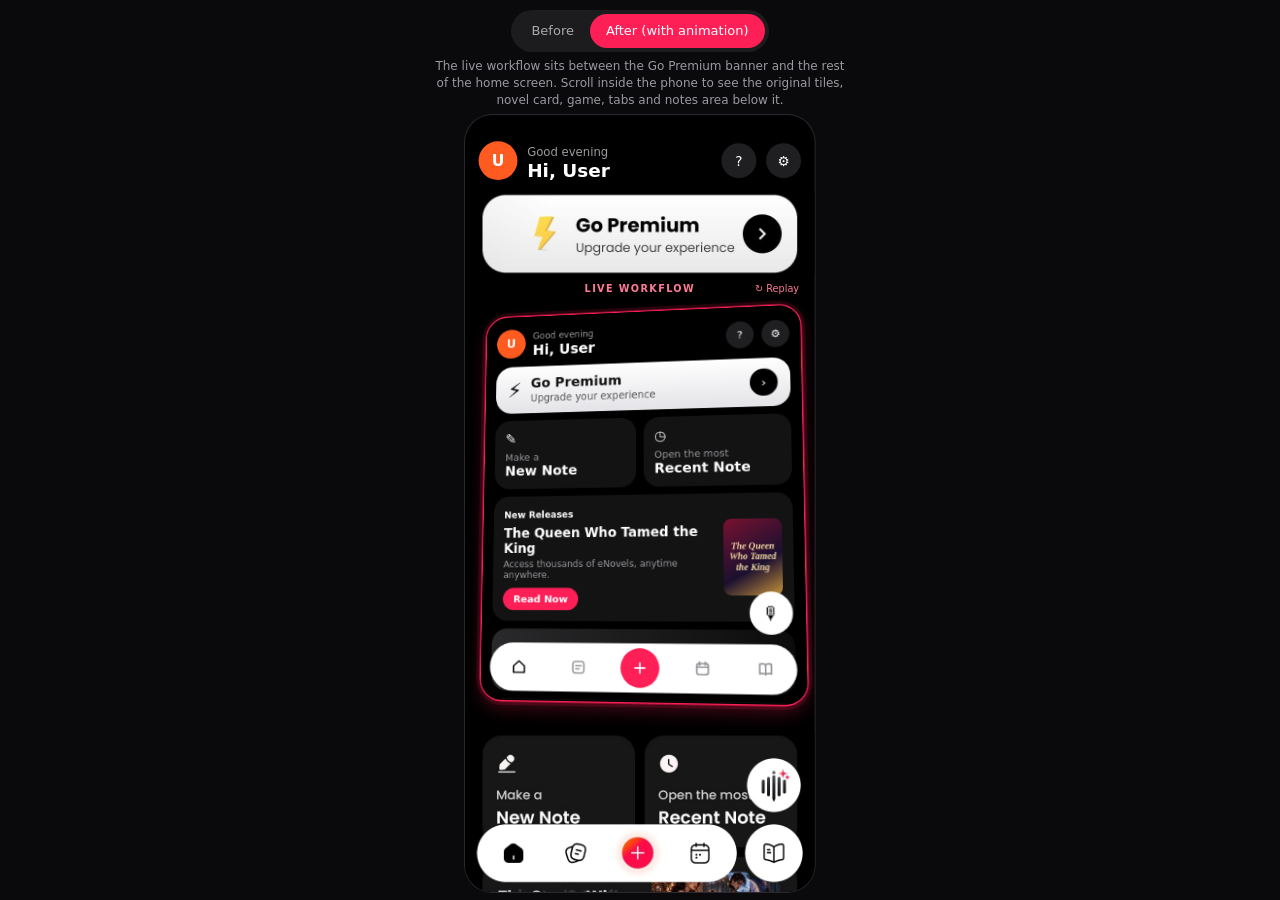
==== preview.html @ 01fcebad "Add files via upload" ====
<!DOCTYPE html>
<html lang="en">
<head>
<meta charset="utf-8">
<meta name="viewport" content="width=device-width, initial-scale=1, viewport-fit=cover">
<title>Voice To Note – In-app Hero Preview</title>
<style>
:root{color-scheme:dark;box-sizing:border-box;padding-top:env(safe-area-inset-top,0px);padding-bottom:env(safe-area-inset-bottom,0px)}
*{box-sizing:border-box;margin:0}
html,body{height:100%;background:#0a0a0c;color:#fff;font-family:system-ui,-apple-system,"Segoe UI",Roboto,sans-serif}
body{display:flex;flex-direction:column;align-items:center;overflow:hidden}
.top{padding:10px 12px 6px;text-align:center;font-size:12px;color:#9a9aa0;max-width:440px;line-height:1.4}
.seg{display:inline-flex;background:#1c1c1e;border-radius:99px;padding:4px;margin-bottom:6px}
.seg button{font:inherit;font-size:13px;color:#aaa;background:none;border:0;border-radius:99px;padding:8px 16px;cursor:pointer}
.seg button.on{background:#ff1f57;color:#fff}
.seg button:focus-visible{outline:2px solid #fff;outline-offset:2px}
.wrap{flex:none;width:calc(360px*var(--s,1));height:calc(800px*var(--s,1))}
.phone{width:360px;height:800px;background:#000;border-radius:28px;overflow:hidden;position:relative;transform-origin:0 0;transform:scale(var(--s,1));box-shadow:0 0 0 1px #2a2a2e}
/* scrolling home screen: header, premium banner, ANIMATION, rest of the original home */
.scroll{position:absolute;inset:0;overflow-y:auto;scrollbar-width:none;overscroll-behavior:contain}
.scroll::-webkit-scrollbar{display:none}
.hdr{height:80px;display:flex;align-items:center;gap:10px;padding:14px 14px 0}
.av{width:40px;height:40px;border-radius:50%;background:#ff5a1f;display:grid;place-items:center;font-weight:700}
.hi{flex:1}.hi small{color:#9a9aa0;font-size:12px}.hi b{display:block;font-size:19px}
.rb{width:36px;height:36px;border-radius:50%;background:#1f1f22;display:grid;place-items:center;font-size:14px}
.pre{display:block;width:360px;height:85px}
.rest{display:block;width:360px;height:537px}
.end{height:72px}
/* animation slot: glow + tilted, floating card */
.slot{position:relative;height:470px}
.slot::before{content:"";position:absolute;inset:0;background:radial-gradient(ellipse 70% 60% at 50% 48%,#ff1f5718,transparent 70%)}
.tag{position:absolute;top:8px;left:0;right:0;text-align:center;font-size:10px;letter-spacing:.14em;color:#ff7a96;font-weight:700}
.rp{position:absolute;top:4px;right:12px;z-index:2;font:inherit;font-size:10px;color:#ff7a96;background:none;border:0;cursor:pointer;padding:4px}
.float{position:absolute;left:14px;top:32px;width:332px;height:404px;perspective:900px;animation:fl 4.5s ease-in-out infinite}
@keyframes fl{50%{transform:translateY(-6px)}}
.card{width:100%;height:100%;border-radius:22px;overflow:hidden;background:#000;transform:rotateX(var(--rx,6deg)) rotateY(var(--ry,-8deg));transition:transform .25s ease-out;box-shadow:0 0 0 1.5px #ff1f57,0 0 0 5px #ff1f5722,0 8px 18px #ff1f5744}
.card iframe{width:420px;height:511px;border:0;transform-origin:0 0;transform:scale(.7905);display:block}
.hint{position:absolute;bottom:6px;left:0;right:0;text-align:center;font-size:10px;letter-spacing:.08em;color:#8a8a90}
.phone.before .slot{display:none}
/* fixed bottom: floating mic + navigation from the real app */
.dock{position:absolute;left:0;right:0;bottom:0;height:150px;pointer-events:none}
.dock img{position:absolute;display:block}
.nv{left:12px;bottom:10px;width:336px;height:60px}
.fb{left:290px;bottom:82px;width:56px;height:56px}
@media (prefers-reduced-motion:reduce){.float{animation:none}.card{transition:none}}
</style>
</head>
<body>
<div class="top" id="top">
 <div class="seg" role="group" aria-label="Preview mode"><button id="bB">Before</button><button id="bA" class="on">After (with animation)</button></div><br>
 The live workflow sits between the Go Premium banner and the rest of the home screen. Scroll inside the phone to see the original tiles, novel card, game, tabs and notes area below it.
</div>
<div class="wrap" id="wrap"><div class="phone" id="ph">
 <div class="scroll" id="sc">
  <div class="hdr"><div class="av">U</div><div class="hi"><small>Good evening</small><b>Hi, User</b></div><div class="rb">?</div><div class="rb">⚙</div></div>
  <img class="pre" src="preview-premium.jpg" alt="Go Premium banner">
  <div class="slot">
   <span class="tag">LIVE WORKFLOW</span><button class="rp" id="rp" aria-label="Replay animation">&#8635; Replay</button>
   <div class="float"><div class="card" id="card"><iframe id="fr" src="index.html" title="Animated hero section"></iframe></div></div>
  </div>
  <img class="rest" src="preview-rest.jpg" alt="New Note and Recent Note tiles, novel card, game tile, Recent/Pinned notes tabs and the empty notes illustration">
  <div class="end"></div>
 </div>
 <div class="dock"><img class="nv" src="preview-dock.png" alt="Bottom navigation"><img class="fb" src="preview-fab.png" alt="Floating mic button"></div>
</div></div>
<script>
(()=>{
const $=s=>document.querySelector(s),fr=$('#fr'),ph=$('#ph'),card=$('#card'),sc=$('#sc');
function fit(){const h=innerHeight-$('#top').offsetHeight-8;document.documentElement.style.setProperty('--s',Math.max(.4,Math.min(innerWidth/360,h/800,1.3)))}
function mode(after){$('#bA').classList.toggle('on',after);$('#bB').classList.toggle('on',!after);
 ph.classList.toggle('before',!after);sc.scrollTop=0;fr.src=after?'index.html':'about:blank'}
fr.addEventListener('load',()=>{try{const d=fr.contentDocument,t=d.createElement('style');t.textContent='.demo{display:none!important}';d.head.append(t)}catch(e){}});
$('#rp').onclick=()=>{fr.src='about:blank';setTimeout(()=>fr.src='index.html',60)};
$('#bA').onclick=()=>mode(true);$('#bB').onclick=()=>mode(false);
// mouse only: card leans slightly towards the pointer
ph.addEventListener('pointermove',e=>{if(e.pointerType!=='mouse')return;const r=ph.getBoundingClientRect(),x=(e.clientX-r.left)/r.width-.5,y=(e.clientY-r.top)/r.height-.5;
 card.style.setProperty('--ry',(x*16)+'deg');card.style.setProperty('--rx',(2-y*12)+'deg')});
ph.addEventListener('pointerleave',()=>{card.style.removeProperty('--ry');card.style.removeProperty('--rx')});
addEventListener('resize',fit);fit();setTimeout(fit,300);
})();
</script>
</body>
</html>
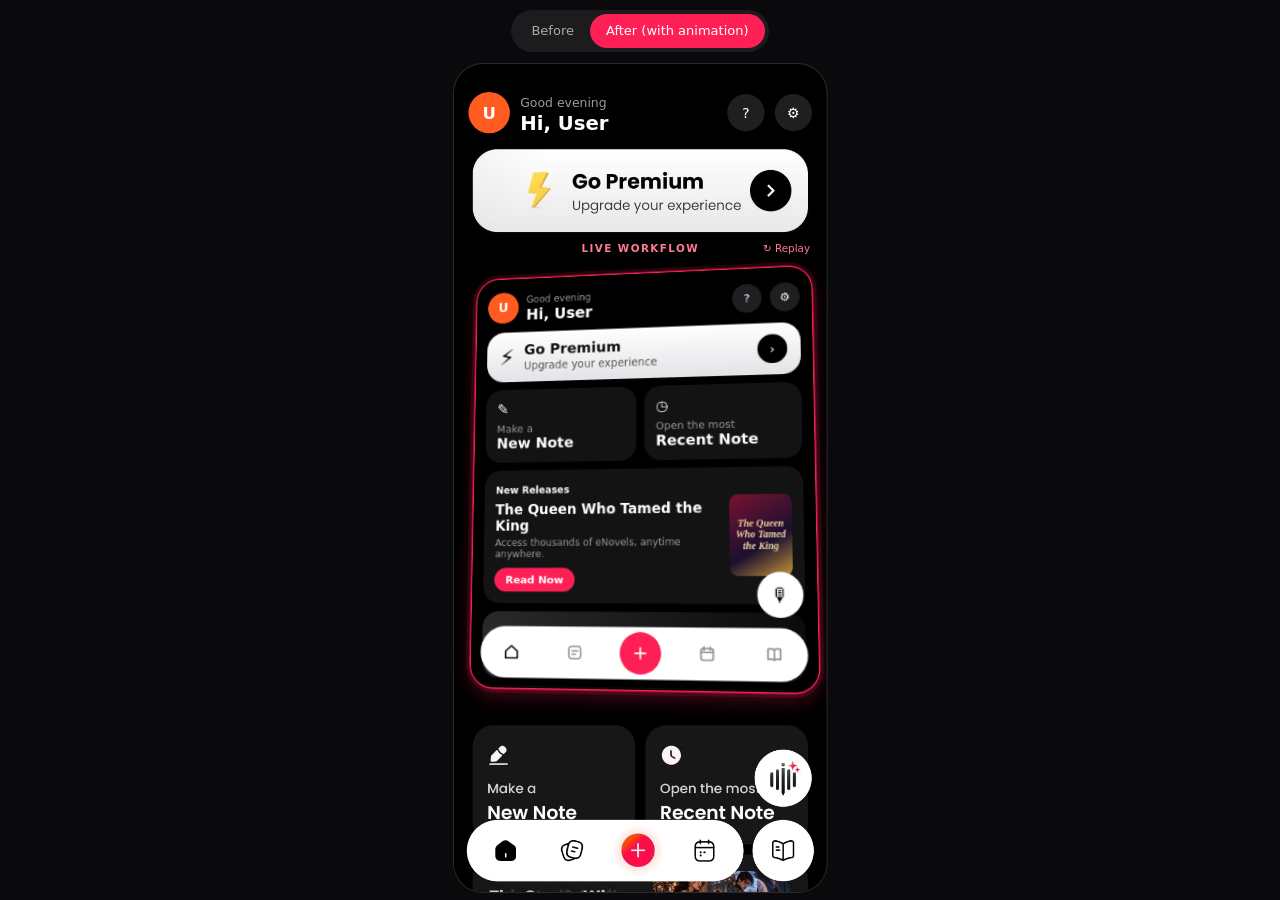
==== commit 5b605343: "Add files via upload" ====
--- a/preview.html
+++ b/preview.html
@@ -48,7 +48,6 @@
 <body>
 <div class="top" id="top">
  <div class="seg" role="group" aria-label="Preview mode"><button id="bB">Before</button><button id="bA" class="on">After (with animation)</button></div><br>
- The live workflow sits between the Go Premium banner and the rest of the home screen. Scroll inside the phone to see the original tiles, novel card, game, tabs and notes area below it.
 </div>
 <div class="wrap" id="wrap"><div class="phone" id="ph">
  <div class="scroll" id="sc">
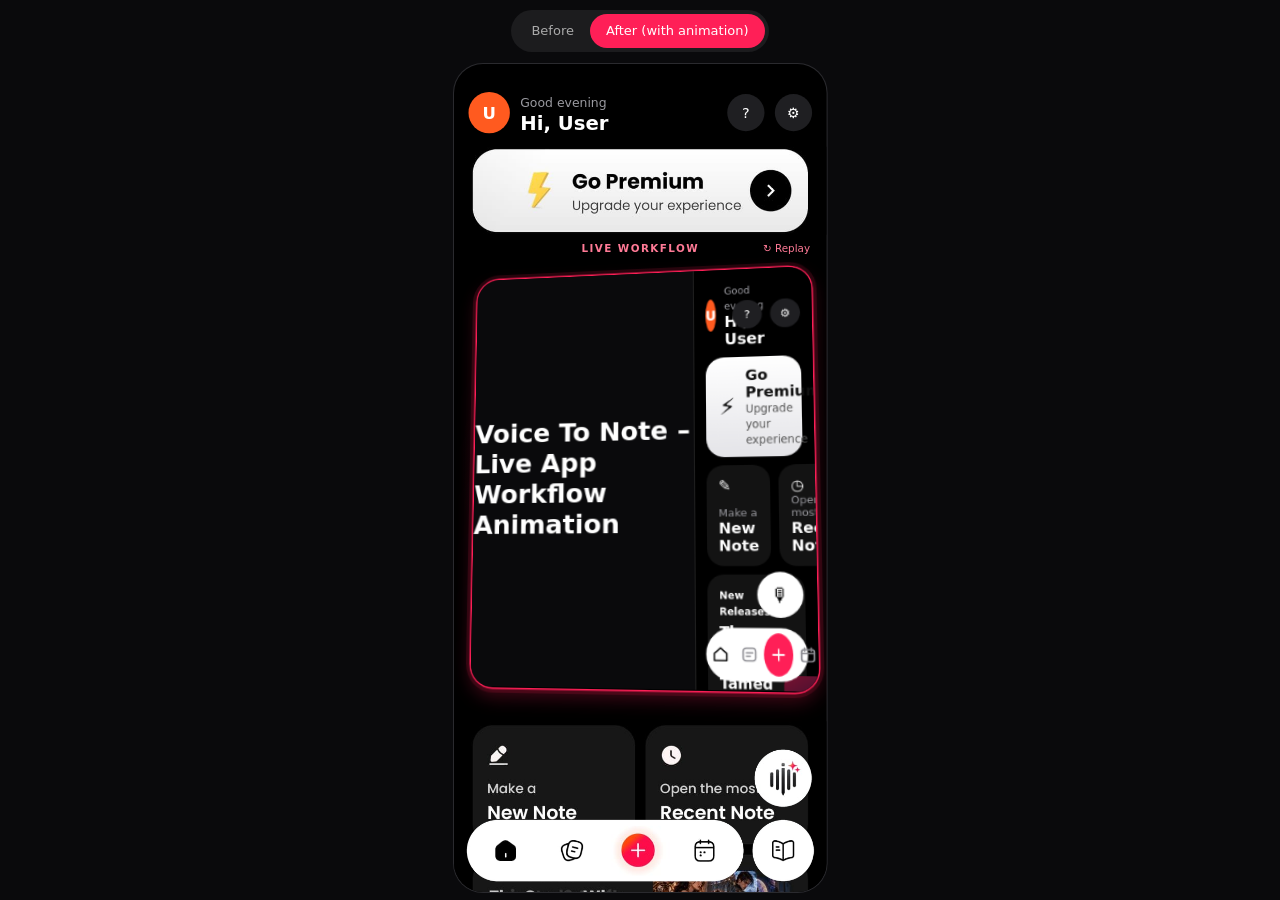
==== commit 4fa5d068: "Add files via upload" ====
--- a/preview.html
+++ b/preview.html
@@ -4,6 +4,9 @@
 <meta charset="utf-8">
 <meta name="viewport" content="width=device-width, initial-scale=1, viewport-fit=cover">
 <title>Voice To Note – In-app Hero Preview</title>
+<meta name="description" content="Interactive preview of the Voice To Note hero section, showing a live workflow animation placed inside the app's real home screen layout.">
+<link rel="canonical" href="https://vtn-hero-demo.vercel.app/preview.html">
+<meta name="keywords" content="Voice To Note, hero animation, voice notes app, app demo">
 <style>
 :root{color-scheme:dark;box-sizing:border-box;padding-top:env(safe-area-inset-top,0px);padding-bottom:env(safe-area-inset-bottom,0px)}
 *{box-sizing:border-box;margin:0}
@@ -43,9 +46,11 @@
 .nv{left:12px;bottom:10px;width:336px;height:60px}
 .fb{left:290px;bottom:82px;width:56px;height:56px}
 @media (prefers-reduced-motion:reduce){.float{animation:none}.card{transition:none}}
+.sr{position:absolute;width:1px;height:1px;overflow:hidden;clip:rect(0 0 0 0);white-space:nowrap}
 </style>
 </head>
 <body>
+<h1 class="sr">Voice To Note – Hero Section Live Workflow Preview</h1>
 <div class="top" id="top">
  <div class="seg" role="group" aria-label="Preview mode"><button id="bB">Before</button><button id="bA" class="on">After (with animation)</button></div><br>
 </div>
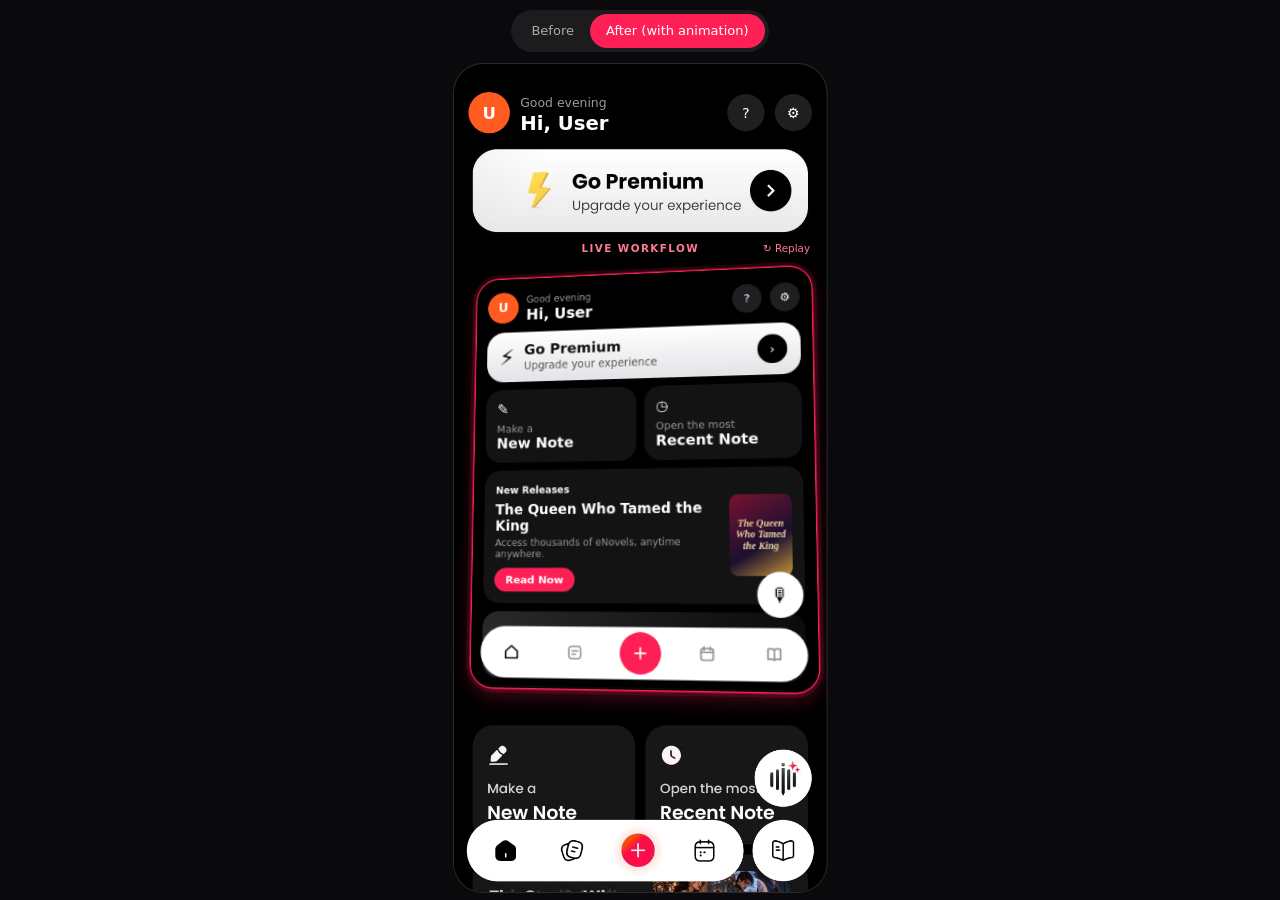
==== commit a5406d51: "Add files via upload" ====
--- a/preview.html
+++ b/preview.html
@@ -71,10 +71,11 @@
 (()=>{
 const $=s=>document.querySelector(s),fr=$('#fr'),ph=$('#ph'),card=$('#card'),sc=$('#sc');
 function fit(){const h=innerHeight-$('#top').offsetHeight-8;document.documentElement.style.setProperty('--s',Math.max(.4,Math.min(innerWidth/360,h/800,1.3)))}
+function load(){fr.style.visibility='hidden';fr.src='index.html'}
 function mode(after){$('#bA').classList.toggle('on',after);$('#bB').classList.toggle('on',!after);
- ph.classList.toggle('before',!after);sc.scrollTop=0;fr.src=after?'index.html':'about:blank'}
-fr.addEventListener('load',()=>{try{const d=fr.contentDocument,t=d.createElement('style');t.textContent='.demo{display:none!important}';d.head.append(t)}catch(e){}});
-$('#rp').onclick=()=>{fr.src='about:blank';setTimeout(()=>fr.src='index.html',60)};
+ ph.classList.toggle('before',!after);sc.scrollTop=0;if(after)load();else fr.src='about:blank'}
+fr.addEventListener('load',()=>{fr.style.visibility='visible';try{const d=fr.contentDocument,t=d.createElement('style');t.textContent='.demo{display:none!important}';d.head.append(t)}catch(e){}});
+$('#rp').onclick=load;
 $('#bA').onclick=()=>mode(true);$('#bB').onclick=()=>mode(false);
 // mouse only: card leans slightly towards the pointer
 ph.addEventListener('pointermove',e=>{if(e.pointerType!=='mouse')return;const r=ph.getBoundingClientRect(),x=(e.clientX-r.left)/r.width-.5,y=(e.clientY-r.top)/r.height-.5;
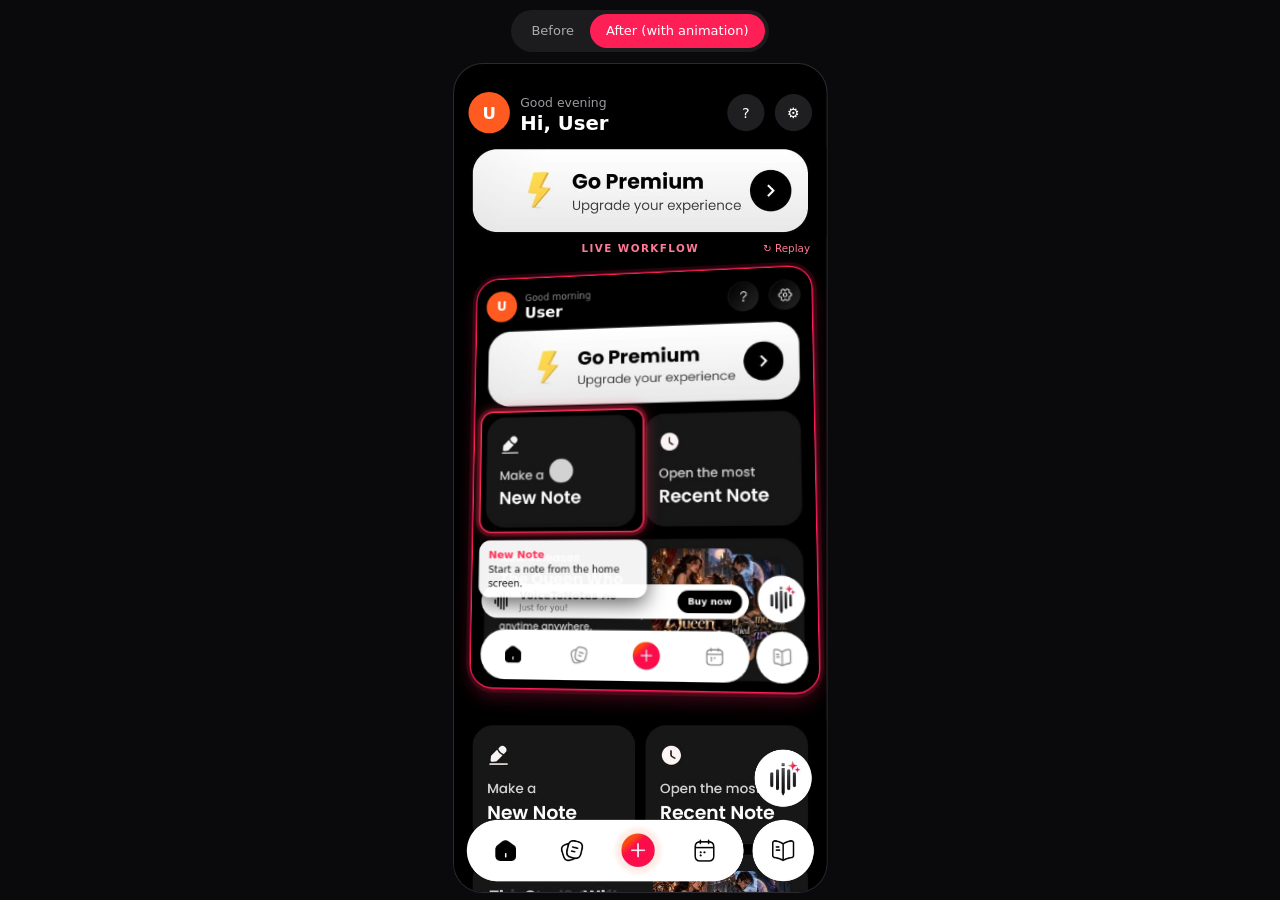
==== commit f1456431: "Workflow animation v3" ====
(no text change in the page or its own stylesheets)
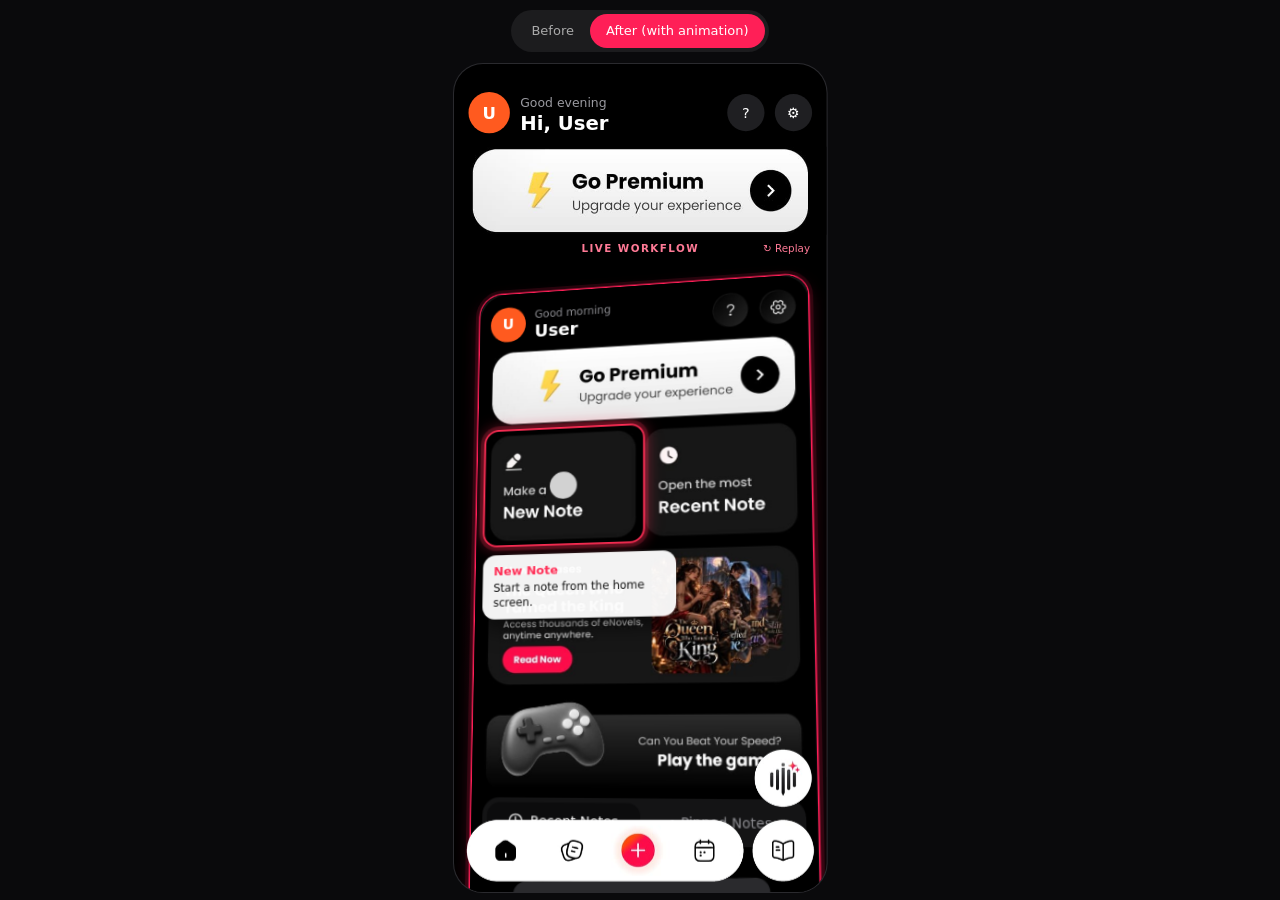
==== commit 5f4db7c0: "Update VTN demo: paywall pill, calendar, collections, AI drawer, toolbar" ====
--- a/preview.html
+++ b/preview.html
@@ -30,14 +30,14 @@
 .rest{display:block;width:360px;height:537px}
 .end{height:72px}
 /* animation slot: glow + tilted, floating card */
-.slot{position:relative;height:470px}
+.slot{position:relative;height:784px}
 .slot::before{content:"";position:absolute;inset:0;background:radial-gradient(ellipse 70% 60% at 50% 48%,#ff1f5718,transparent 70%)}
 .tag{position:absolute;top:8px;left:0;right:0;text-align:center;font-size:10px;letter-spacing:.14em;color:#ff7a96;font-weight:700}
 .rp{position:absolute;top:4px;right:12px;z-index:2;font:inherit;font-size:10px;color:#ff7a96;background:none;border:0;cursor:pointer;padding:4px}
-.float{position:absolute;left:14px;top:32px;width:332px;height:404px;perspective:900px;animation:fl 4.5s ease-in-out infinite}
+.float{position:absolute;left:14px;top:32px;width:332px;height:738px;perspective:900px;animation:fl 4.5s ease-in-out infinite}
 @keyframes fl{50%{transform:translateY(-6px)}}
 .card{width:100%;height:100%;border-radius:22px;overflow:hidden;background:#000;transform:rotateX(var(--rx,6deg)) rotateY(var(--ry,-8deg));transition:transform .25s ease-out;box-shadow:0 0 0 1.5px #ff1f57,0 0 0 5px #ff1f5722,0 8px 18px #ff1f5744}
-.card iframe{width:420px;height:511px;border:0;transform-origin:0 0;transform:scale(.7905);display:block}
+.card iframe{width:360px;height:800px;border:0;transform-origin:0 0;transform:scale(.9222);display:block}
 .hint{position:absolute;bottom:6px;left:0;right:0;text-align:center;font-size:10px;letter-spacing:.08em;color:#8a8a90}
 .phone.before .slot{display:none}
 /* fixed bottom: floating mic + navigation from the real app */
@@ -60,7 +60,7 @@
   <img class="pre" src="preview-premium.jpg" alt="Go Premium banner">
   <div class="slot">
    <span class="tag">LIVE WORKFLOW</span><button class="rp" id="rp" aria-label="Replay animation">&#8635; Replay</button>
-   <div class="float"><div class="card" id="card"><iframe id="fr" src="index.html" title="Animated hero section"></iframe></div></div>
+   <div class="float"><div class="card" id="card"><iframe id="fr" src="index.html?embed" title="Animated hero section"></iframe></div></div>
   </div>
   <img class="rest" src="preview-rest.jpg" alt="New Note and Recent Note tiles, novel card, game tile, Recent/Pinned notes tabs and the empty notes illustration">
   <div class="end"></div>
@@ -71,7 +71,7 @@
 (()=>{
 const $=s=>document.querySelector(s),fr=$('#fr'),ph=$('#ph'),card=$('#card'),sc=$('#sc');
 function fit(){const h=innerHeight-$('#top').offsetHeight-8;document.documentElement.style.setProperty('--s',Math.max(.4,Math.min(innerWidth/360,h/800,1.3)))}
-function load(){fr.style.visibility='hidden';fr.src='index.html'}
+function load(){fr.style.visibility='hidden';fr.src='index.html?embed'}
 function mode(after){$('#bA').classList.toggle('on',after);$('#bB').classList.toggle('on',!after);
  ph.classList.toggle('before',!after);sc.scrollTop=0;if(after)load();else fr.src='about:blank'}
 fr.addEventListener('load',()=>{fr.style.visibility='visible';try{const d=fr.contentDocument,t=d.createElement('style');t.textContent='.demo{display:none!important}';d.head.append(t)}catch(e){}});
